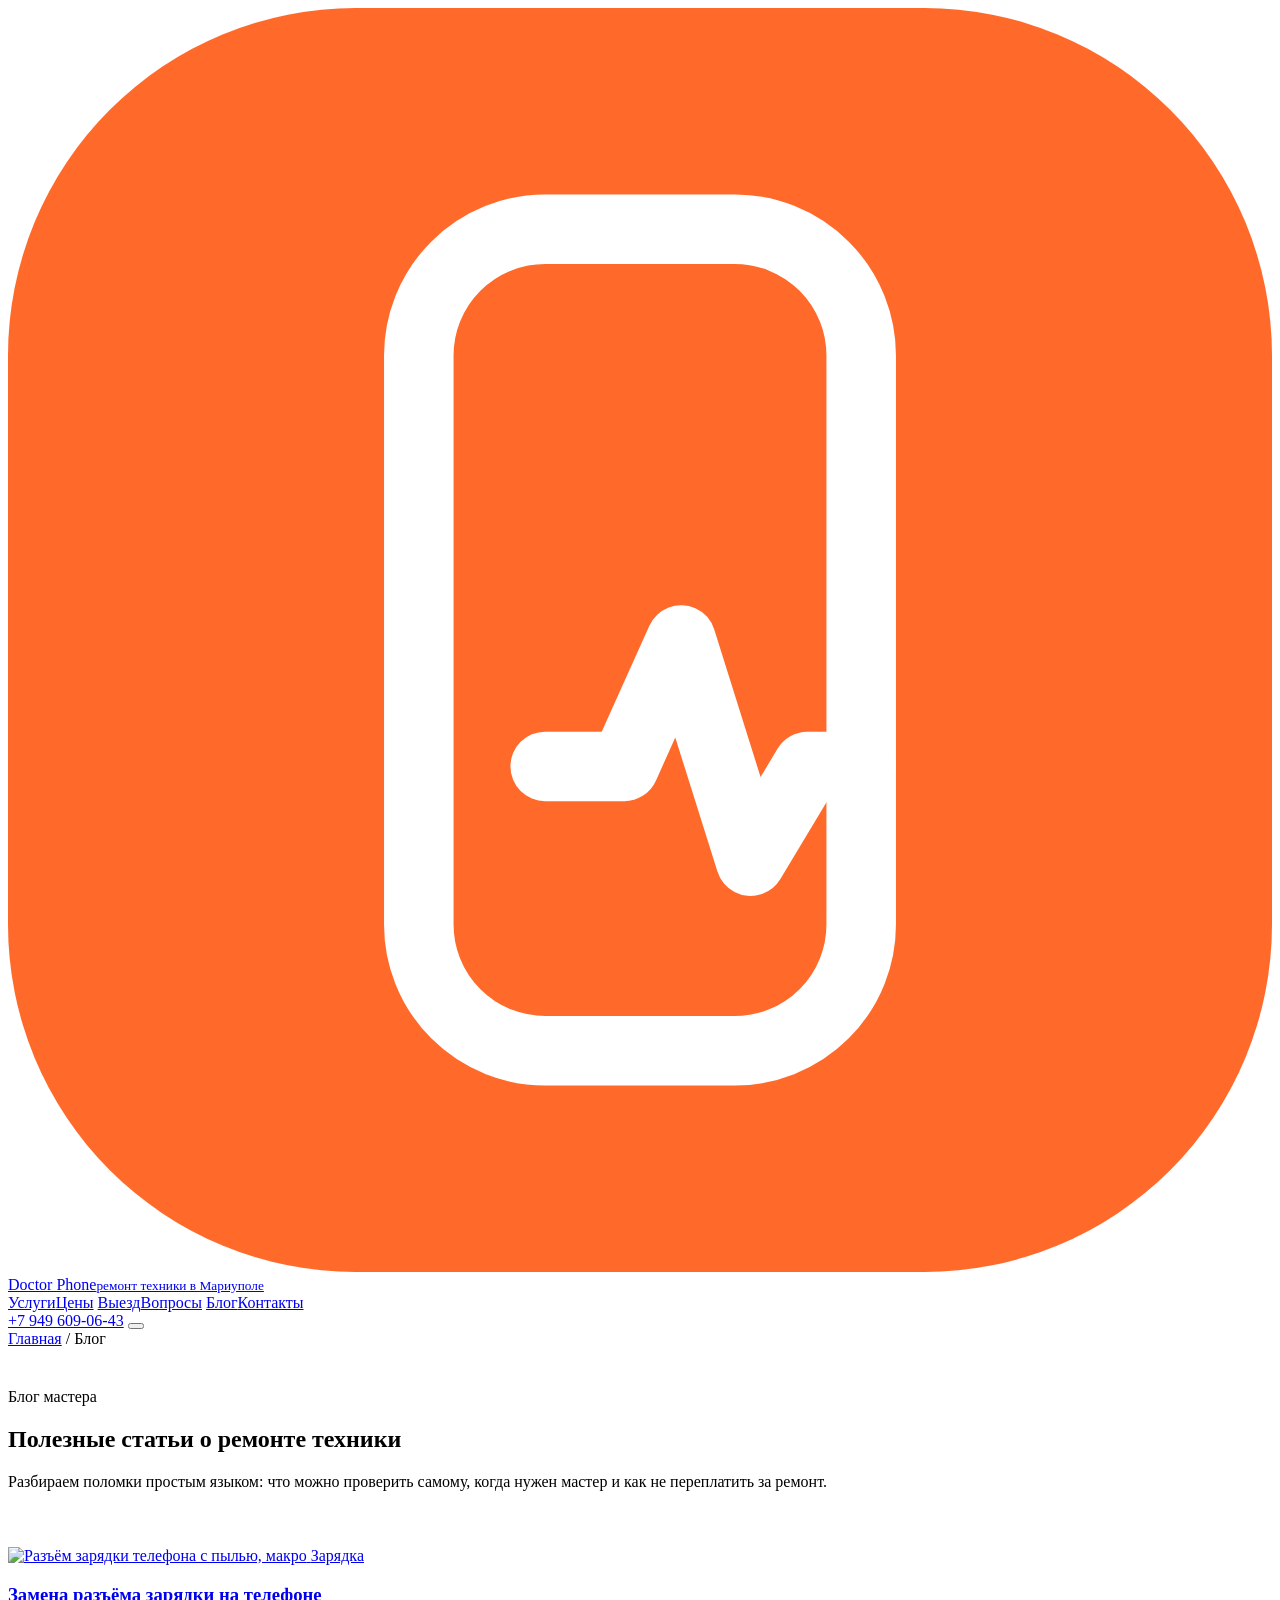
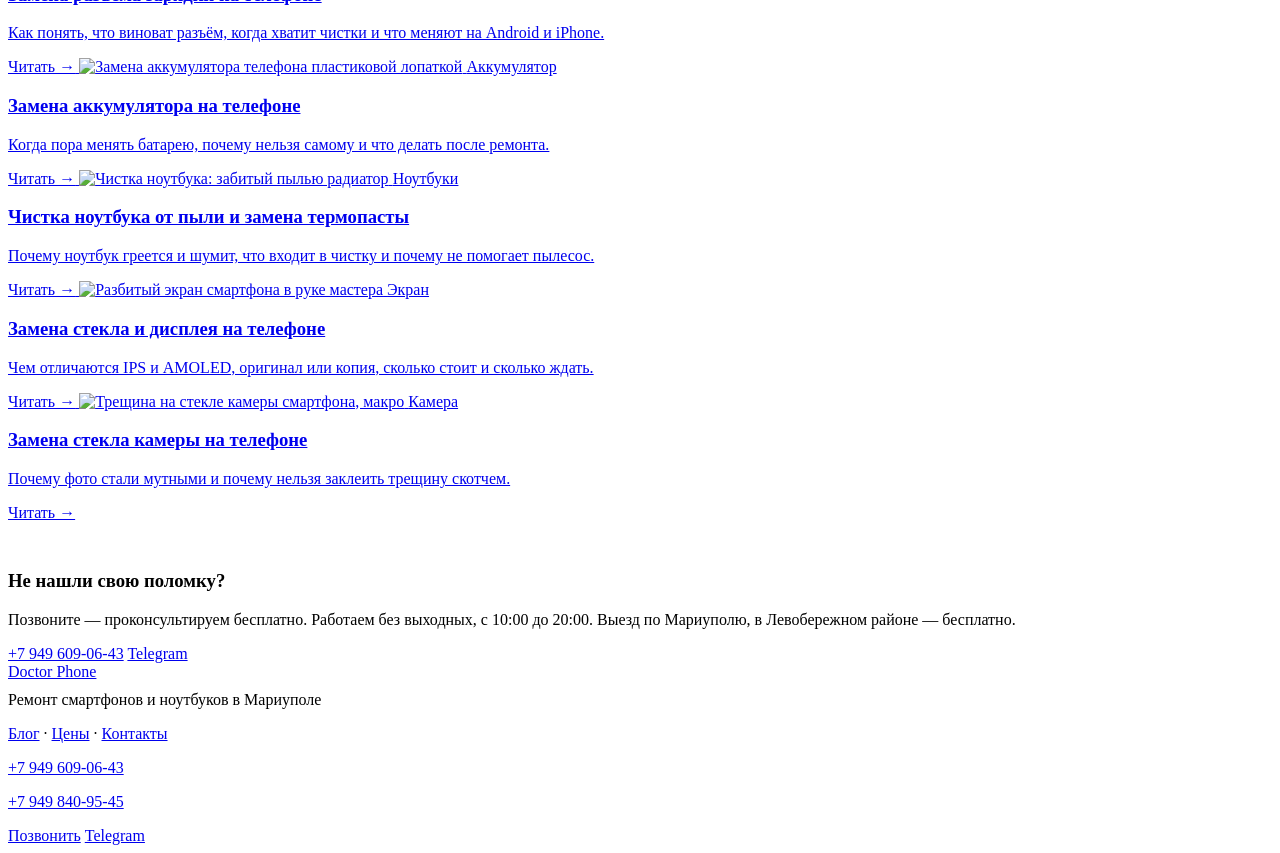
==== blog/index.html @ c4f0553a "Add files via upload" ====
<!DOCTYPE html>
<html lang="ru">
<head>
<meta charset="utf-8">
<meta name="viewport" content="width=device-width, initial-scale=1">
<title>Блог о ремонте телефонов и ноутбуков — Doctor Phone, Мариуполь</title>
<meta name="description" content="Статьи мастера о ремонте смартфонов и ноутбуков: замена разъёма зарядки и аккумулятора, чистка ноутбука, замена стекла и дисплея, стекло камеры. Практические советы из Мариуполя.">
<link rel="canonical" href="https://drphone-mrpl.ru/blog/">
<meta property="og:type" content="website">
<meta property="og:title" content="Блог Doctor Phone — ремонт телефонов и ноутбуков">
<meta property="og:locale" content="ru_RU">
<link rel="icon" href="../assets/favicon.svg" type="image/svg+xml">
<link rel="stylesheet" href="../assets/style.css">
</head>
<body>

<header class="header">
  <div class="container">
    <a class="logo" href="../index.html">
      <svg viewBox="0 0 40 40" fill="none"><rect width="40" height="40" rx="11" fill="#ff6a2b"/><rect x="13" y="7" width="14" height="26" rx="4" stroke="#fff" stroke-width="2.2"/><path d="M17 24h2.5l1.8-4 2.2 7 1.8-3h1.7" stroke="#fff" stroke-width="2.2" stroke-linecap="round" stroke-linejoin="round"/></svg>
      <span>Doctor Phone<small>ремонт техники в Мариуполе</small></span>
    </a>
    <nav class="nav" id="nav">
      <a href="../index.html#services">Услуги</a><a href="../index.html#price">Цены</a>
      <a href="../index.html#visit">Выезд</a><a href="../index.html#faq">Вопросы</a>
      <a href="index.html">Блог</a><a href="../index.html#contacts">Контакты</a>
    </nav>
    <a class="header-phone" href="tel:+79496090643">+7 949 609-06-43</a>
    <button class="burger" aria-label="Меню"><span></span><span></span><span></span></button>
  </div>
</header>

<div class="container"><div class="crumbs"><a href="../index.html">Главная</a> / Блог</div></div>

<main>
<section style="padding:40px 0 20px">
  <div class="container">
    <span class="eyebrow">Блог мастера</span>
    <h1>Полезные статьи о ремонте техники</h1>
    <p class="lead">Разбираем поломки простым языком: что можно проверить самому, когда нужен мастер и как не переплатить за ремонт.</p>
  </div>
</section>

<section style="padding-top:20px">
  <div class="container">
    <div class="posts with-img" style="grid-template-columns:repeat(2,1fr)">
      <a class="post" href="zamena-razema-zaryadki/">
        <img class="post-img" src="zamena-razema-zaryadki/zamena-razema-zaryadki.webp" alt="Разъём зарядки телефона с пылью, макро" width="1600" height="900" loading="lazy">
        <span class="cat">Зарядка</span>
        <h3>Замена разъёма зарядки на телефоне</h3>
        <p>Как понять, что виноват разъём, когда хватит чистки и что меняют на Android и iPhone.</p>
        <span class="more">Читать →</span>
      </a>
      <a class="post" href="zamena-akkumulyatora/">
        <img class="post-img" src="zamena-akkumulyatora/zamena-akkumulyatora.webp" alt="Замена аккумулятора телефона пластиковой лопаткой" width="1600" height="900" loading="lazy">
        <span class="cat">Аккумулятор</span>
        <h3>Замена аккумулятора на телефоне</h3>
        <p>Когда пора менять батарею, почему нельзя самому и что делать после ремонта.</p>
        <span class="more">Читать →</span>
      </a>
      <a class="post" href="chistka-noutbuka/">
        <img class="post-img" src="chistka-noutbuka/chistka-noutbuka.webp" alt="Чистка ноутбука: забитый пылью радиатор" width="1600" height="900" loading="lazy">
        <span class="cat">Ноутбуки</span>
        <h3>Чистка ноутбука от пыли и замена термопасты</h3>
        <p>Почему ноутбук греется и шумит, что входит в чистку и почему не помогает пылесос.</p>
        <span class="more">Читать →</span>
      </a>
      <a class="post" href="zamena-stekla-displeya/">
        <img class="post-img" src="zamena-stekla-displeya/zamena-stekla-displeya.webp" alt="Разбитый экран смартфона в руке мастера" width="1600" height="900" loading="lazy">
        <span class="cat">Экран</span>
        <h3>Замена стекла и дисплея на телефоне</h3>
        <p>Чем отличаются IPS и AMOLED, оригинал или копия, сколько стоит и сколько ждать.</p>
        <span class="more">Читать →</span>
      </a>
      <a class="post" href="zamena-stekla-kamery/">
        <img class="post-img" src="zamena-stekla-kamery/steklo-kamery.webp" alt="Трещина на стекле камеры смартфона, макро" width="1600" height="900" loading="lazy">
        <span class="cat">Камера</span>
        <h3>Замена стекла камеры на телефоне</h3>
        <p>Почему фото стали мутными и почему нельзя заклеить трещину скотчем.</p>
        <span class="more">Читать →</span>
      </a>
    </div>

    <div class="cta-box" style="margin-top:48px">
      <h3>Не нашли свою поломку?</h3>
      <p>Позвоните — проконсультируем бесплатно. Работаем без выходных, с 10:00 до 20:00. Выезд по Мариуполю, в Левобережном районе — бесплатно.</p>
      <div class="hero-btns">
        <a class="btn btn-primary" href="tel:+79496090643">+7 949 609-06-43</a>
        <a class="btn btn-tg" href="https://t.me/remont_telefonov_mariupol" target="_blank" rel="noopener">Telegram</a>
      </div>
    </div>
  </div>
</section>
</main>

<footer class="footer">
  <div class="container">
    <div><a class="logo" href="../index.html"><span>Doctor Phone</span></a><p style="margin-top:10px">Ремонт смартфонов и ноутбуков в Мариуполе</p></div>
    <div><p><a href="index.html">Блог</a> · <a href="../index.html#price">Цены</a> · <a href="../index.html#contacts">Контакты</a></p></div>
    <div><p><a href="tel:+79496090643">+7 949 609-06-43</a></p><p><a href="tel:+79498409545">+7 949 840-95-45</a></p></div>
  </div>
</footer>

<div class="mbar">
  <a class="btn btn-primary" href="tel:+79496090643">Позвонить</a>
  <a class="btn btn-tg" href="https://t.me/remont_telefonov_mariupol" target="_blank" rel="noopener">Telegram</a>
</div>
<script src="../assets/main.js"></script>
</body>
</html>
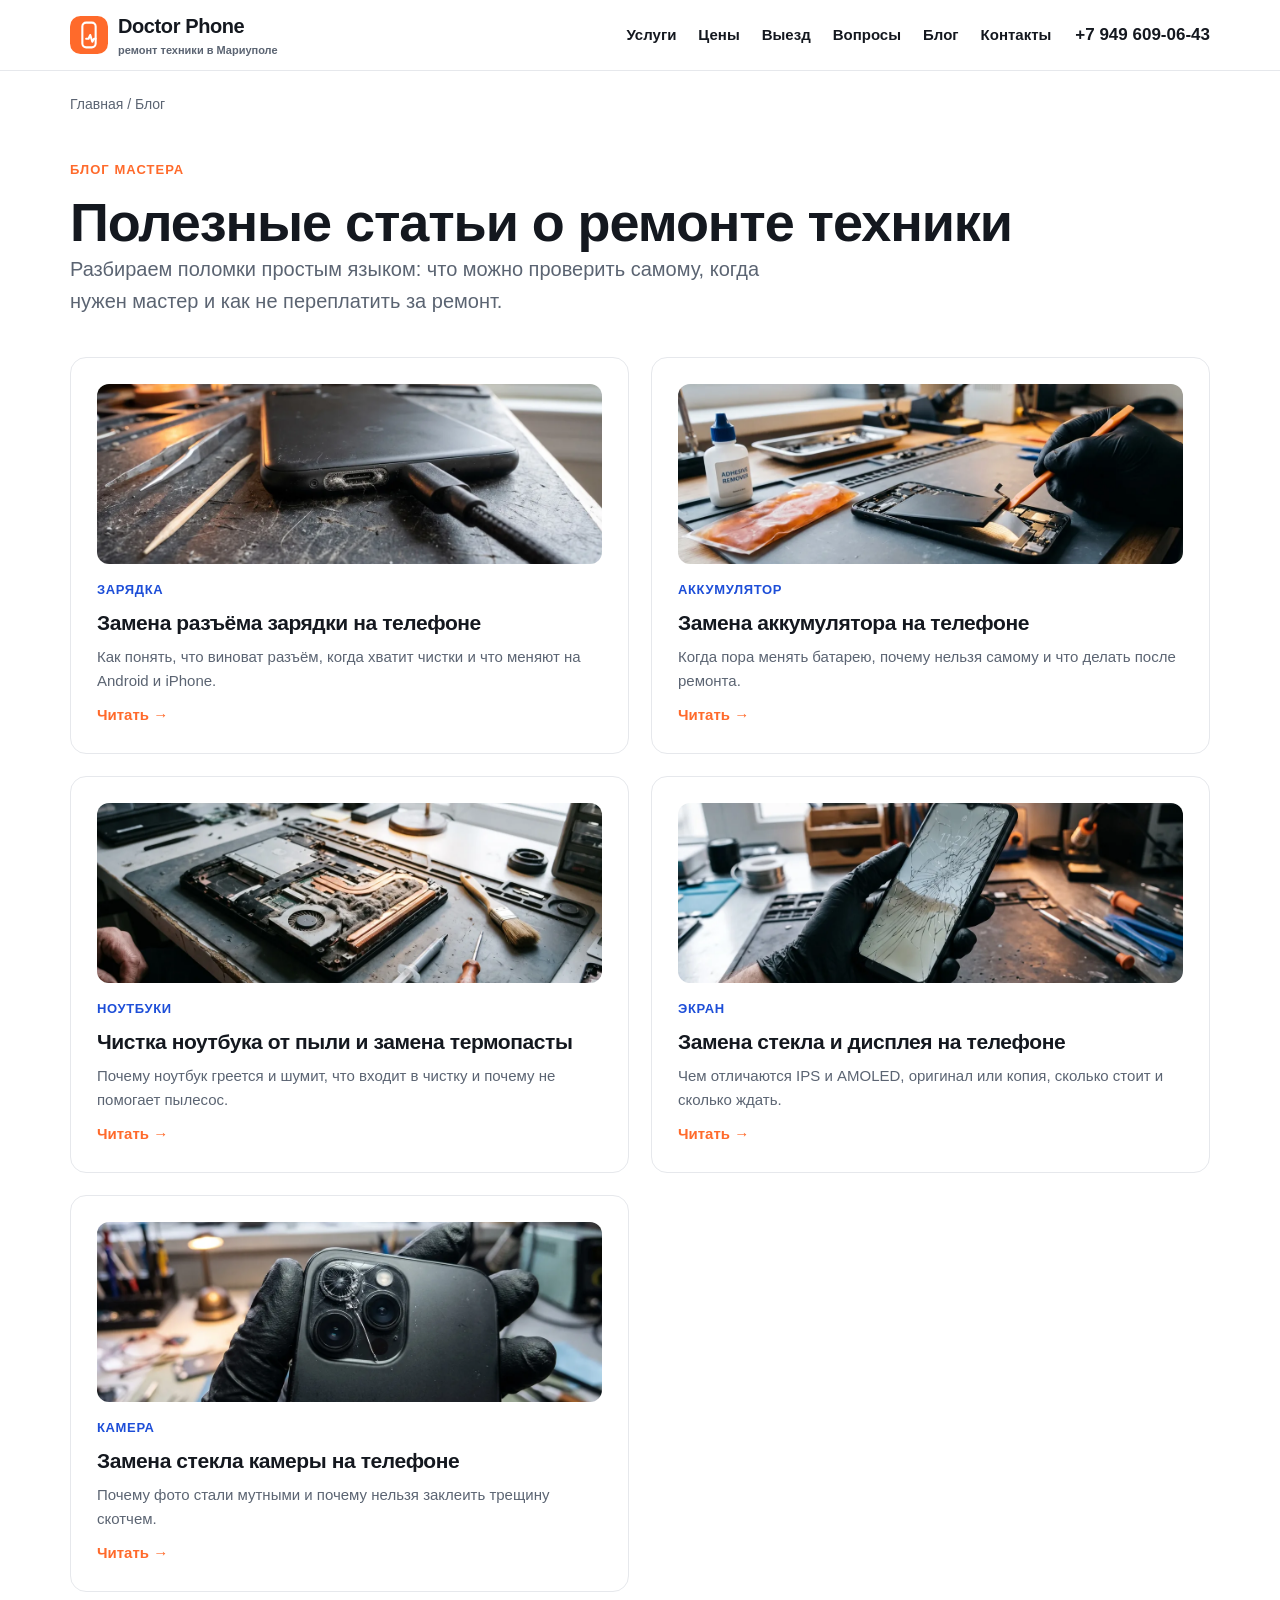
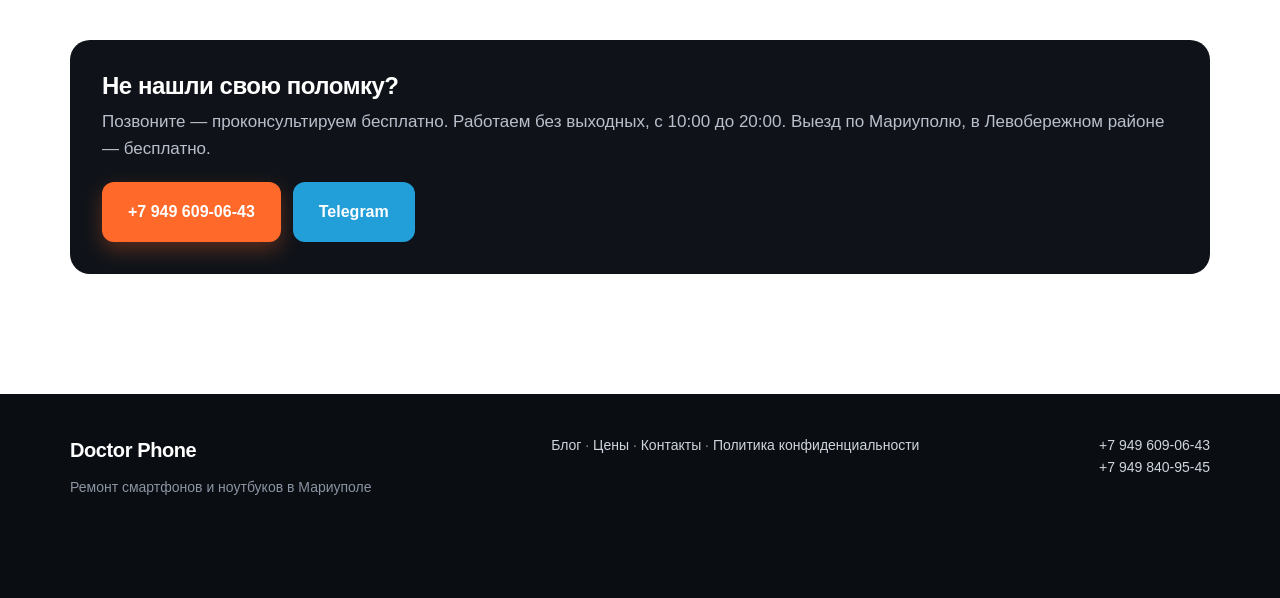
==== commit c097294b: "Добавить форму заявки с уведомлением в Telegram, лёгкую анимацию hero - форма «Заказать звонок» в ра" ====
--- a/blog/index.html
+++ b/blog/index.html
@@ -96,7 +96,7 @@
 <footer class="footer">
   <div class="container">
     <div><a class="logo" href="../index.html"><span>Doctor Phone</span></a><p style="margin-top:10px">Ремонт смартфонов и ноутбуков в Мариуполе</p></div>
-    <div><p><a href="index.html">Блог</a> · <a href="../index.html#price">Цены</a> · <a href="../index.html#contacts">Контакты</a></p></div>
+    <div><p><a href="index.html">Блог</a> · <a href="../index.html#price">Цены</a> · <a href="../index.html#contacts">Контакты</a> · <a href="../privacy.html">Политика конфиденциальности</a></p></div>
     <div><p><a href="tel:+79496090643">+7 949 609-06-43</a></p><p><a href="tel:+79498409545">+7 949 840-95-45</a></p></div>
   </div>
 </footer>
--- a/assets/style.css
+++ b/assets/style.css
@@ -0,0 +1,382 @@
+:root{
+  --bg:#fff;--soft:#f5f6f8;--line:#e6e8ec;--text:#14181f;--muted:#5b6472;
+  --accent:#ff6a2b;--accent-d:#e85413;--blue:#1d4ed8;--dark:#0f1319;--dark2:#1a2029;
+  --r:16px;--sh:0 1px 2px rgba(16,24,40,.05),0 8px 24px rgba(16,24,40,.06);
+  --font:-apple-system,BlinkMacSystemFont,"Segoe UI",Roboto,"Helvetica Neue",Arial,sans-serif;
+}
+*{box-sizing:border-box;margin:0;padding:0}
+html{scroll-behavior:smooth;scroll-padding-top:80px}
+body{font-family:var(--font);color:var(--text);background:var(--bg);line-height:1.6;font-size:17px;-webkit-font-smoothing:antialiased}
+img,svg{display:block;max-width:100%}
+a{color:var(--blue);text-decoration:none}
+a:hover{text-decoration:underline}
+.container{max-width:1180px;margin:0 auto;padding:0 20px}
+section{padding:80px 0}
+.soft{background:var(--soft)}
+h1,h2,h3{line-height:1.15;letter-spacing:-.02em}
+h1{font-size:clamp(32px,5vw,54px);font-weight:800}
+h2{font-size:clamp(26px,3.4vw,40px);font-weight:800;margin-bottom:14px}
+h3{font-size:20px;font-weight:700}
+.lead{font-size:clamp(17px,1.6vw,20px);color:var(--muted);max-width:720px}
+.sec-head{margin-bottom:40px}
+.eyebrow{display:inline-block;font-size:13px;font-weight:700;letter-spacing:.08em;text-transform:uppercase;color:var(--accent);margin-bottom:10px}
+
+/* buttons */
+.btn{display:inline-flex;align-items:center;gap:10px;padding:15px 24px;border-radius:12px;font-weight:700;font-size:16px;border:2px solid transparent;cursor:pointer;transition:.15s;white-space:nowrap}
+.btn:hover{text-decoration:none;transform:translateY(-1px)}
+.btn-primary{background:var(--accent);color:#fff;box-shadow:0 8px 20px rgba(255,106,43,.3)}
+.btn-primary:hover{background:var(--accent-d)}
+.btn-tg{background:#229ed9;color:#fff}
+.btn-tg:hover{background:#1b8bc0}
+.btn-ghost{border-color:var(--line);color:var(--text);background:#fff}
+.btn svg{width:20px;height:20px;flex:none}
+
+/* header */
+.header{position:sticky;top:0;z-index:50;background:rgba(255,255,255,.92);backdrop-filter:saturate(180%) blur(12px);border-bottom:1px solid var(--line)}
+.header .container{display:flex;align-items:center;gap:24px;height:70px}
+.logo{display:flex;align-items:center;gap:10px;color:var(--text);font-weight:800;font-size:20px;letter-spacing:-.02em}
+.logo:hover{text-decoration:none}
+.logo svg{width:38px;height:38px}
+.logo small{display:block;font-size:11px;font-weight:600;color:var(--muted);letter-spacing:0}
+.nav{display:flex;gap:22px;margin-left:auto}
+.nav a{color:var(--text);font-weight:600;font-size:15px}
+.nav a:hover{color:var(--accent);text-decoration:none}
+.header-phone{font-weight:800;color:var(--text);white-space:nowrap;font-size:17px}
+.burger{display:none;margin-left:auto;background:none;border:0;width:44px;height:44px;cursor:pointer}
+.burger span{display:block;height:2px;background:var(--text);margin:6px 10px;border-radius:2px}
+
+/* hero */
+.hero{padding:64px 0 80px;background:radial-gradient(1000px 500px at 85% 0%,#fff1ea 0%,transparent 60%),var(--bg)}
+.hero .container{display:grid;grid-template-columns:1.15fr .85fr;gap:48px;align-items:center}
+.hero h1 span{color:var(--accent)}
+.hero .lead{margin:20px 0 30px}
+.hero-btns{display:flex;gap:12px;flex-wrap:wrap}
+.badges{display:flex;flex-wrap:wrap;gap:10px 22px;margin-top:30px;list-style:none}
+.badges li{display:flex;align-items:center;gap:8px;font-weight:600;font-size:15px}
+.badges li::before{content:"";width:22px;height:22px;border-radius:50%;background:#e8f7ee url("data:image/svg+xml,%3Csvg xmlns='http://www.w3.org/2000/svg' viewBox='0 0 24 24' fill='none' stroke='%2316a34a' stroke-width='3'%3E%3Cpath d='M5 12l5 5L20 7'/%3E%3C/svg%3E") center/13px no-repeat;flex:none}
+.hero-visual{position:relative;display:flex;justify-content:center;align-items:center;min-height:440px}
+.phone-card{position:relative;width:100%;max-width:330px;aspect-ratio:1/1.42;border-radius:34px;
+  background:radial-gradient(120% 90% at 20% 0%,#243044 0%,#151b24 45%,#0f1319 100%);
+  box-shadow:0 30px 60px rgba(15,19,25,.26),inset 0 0 0 1px rgba(255,255,255,.07);
+  transform:rotate(-3deg)}
+.phone-card::before{content:"";position:absolute;inset:0;border-radius:34px;
+  background-image:radial-gradient(rgba(255,255,255,.09) 1px,transparent 1px);
+  background-size:14px 14px;opacity:.5}
+.phone-notch{position:absolute;top:16px;left:50%;transform:translateX(-50%);width:64px;height:6px;border-radius:3px;background:rgba(255,255,255,.18)}
+.chip{position:absolute;background:#fff;border-radius:12px;padding:9px 13px;display:flex;flex-direction:column;gap:1px;
+  box-shadow:0 14px 30px rgba(15,19,25,.18);white-space:nowrap}
+.chip b{font-size:13.5px;font-weight:700}
+.chip span{font-size:11.5px;color:var(--muted)}
+.chip-1{top:13%;left:-16%}
+.chip-2{top:37%;right:-18%}
+.chip-3{bottom:15%;left:-12%}
+
+/* symptoms */
+.symptoms{display:grid;grid-template-columns:repeat(4,1fr);gap:16px}
+.symptom{background:#fff;border:1px solid var(--line);border-radius:var(--r);padding:22px;color:var(--text);transition:.15s;display:flex;flex-direction:column;gap:12px}
+.symptom:hover{text-decoration:none;border-color:var(--accent);box-shadow:var(--sh);transform:translateY(-2px)}
+.symptom .ic{width:46px;height:46px;border-radius:12px;background:#fff1ea;display:grid;place-items:center}
+.symptom .ic svg{width:24px;height:24px;stroke:var(--accent);fill:none;stroke-width:2;stroke-linecap:round}
+.symptom b{font-size:17px}
+.symptom small{color:var(--muted);font-size:14px;line-height:1.45}
+
+/* services */
+.cards{display:grid;grid-template-columns:repeat(3,1fr);gap:20px}
+.card{background:#fff;border:1px solid var(--line);border-radius:var(--r);padding:26px;display:flex;flex-direction:column;gap:12px}
+.card .ic{width:50px;height:50px;border-radius:14px;background:#eef2ff;display:grid;place-items:center}
+.card .ic svg{width:26px;height:26px;stroke:var(--blue);fill:none;stroke-width:2;stroke-linecap:round}
+.card p{color:var(--muted);font-size:15px}
+.meta{display:flex;flex-wrap:wrap;gap:8px;margin-top:auto;padding-top:8px}
+.tag{font-size:13px;font-weight:600;padding:5px 10px;border-radius:8px;background:var(--soft);color:var(--text)}
+.tag.g{background:#e8f7ee;color:#15803d}
+.tag.o{background:#fff1ea;color:#c2410c}
+.card .price{font-weight:700;font-size:15px;color:var(--text);border-top:1px dashed var(--line);padding-top:12px}
+.card .price a{color:var(--accent)}
+.subhead{display:flex;align-items:center;gap:12px;margin:0 0 20px;font-size:22px}
+.subhead+.cards{margin-bottom:56px}
+
+/* price table */
+.tabs{display:flex;gap:8px;margin-bottom:18px;flex-wrap:wrap}
+.tab{padding:10px 18px;border-radius:10px;border:1px solid var(--line);background:#fff;font-weight:700;font-size:15px;cursor:pointer;font-family:inherit;color:var(--text)}
+.tab.active{background:var(--text);color:#fff;border-color:var(--text)}
+.table-wrap{background:#fff;border:1px solid var(--line);border-radius:var(--r);overflow:auto}
+table{width:100%;border-collapse:collapse;font-size:15px}
+th,td{text-align:left;padding:14px 18px;border-bottom:1px solid var(--line);vertical-align:top}
+th{background:var(--soft);font-size:13px;text-transform:uppercase;letter-spacing:.05em;color:var(--muted);position:sticky;top:0}
+tr:last-child td{border-bottom:0}
+td:first-child{font-weight:600}
+td small{display:block;font-weight:400;color:var(--muted)}
+td.p{color:var(--accent);font-weight:700;white-space:nowrap}
+.note{margin-top:16px;font-size:14px;color:var(--muted)}
+.price-panel[hidden]{display:none}
+
+/* visit */
+.visit{display:grid;grid-template-columns:1fr 1fr;gap:40px;align-items:center}
+.visit-box{background:var(--dark);color:#fff;border-radius:24px;padding:40px;position:relative;overflow:hidden}
+.visit-box::after{content:"";position:absolute;right:-60px;top:-60px;width:220px;height:220px;border-radius:50%;background:var(--accent);opacity:.18}
+.visit-box h3{font-size:26px;margin-bottom:6px}
+.visit-box .big{font-size:44px;font-weight:800;color:var(--accent);line-height:1;margin:18px 0 6px}
+.visit-box p{color:#b9c0cc}
+.checks{list-style:none;display:grid;gap:14px;margin-top:22px}
+.checks li{padding-left:34px;position:relative}
+.checks li::before{content:"";position:absolute;left:0;top:2px;width:22px;height:22px;border-radius:50%;background:#fff1ea url("data:image/svg+xml,%3Csvg xmlns='http://www.w3.org/2000/svg' viewBox='0 0 24 24' fill='none' stroke='%23ff6a2b' stroke-width='3'%3E%3Cpath d='M5 12l5 5L20 7'/%3E%3C/svg%3E") center/13px no-repeat}
+
+/* steps */
+.steps{display:grid;grid-template-columns:repeat(4,1fr);gap:20px;counter-reset:s}
+.step{background:#fff;border:1px solid var(--line);border-radius:var(--r);padding:26px;position:relative}
+.step::before{counter-increment:s;content:counter(s);display:grid;place-items:center;width:40px;height:40px;border-radius:50%;background:var(--accent);color:#fff;font-weight:800;margin-bottom:16px}
+.step p{color:var(--muted);font-size:15px;margin-top:8px}
+
+/* guarantee */
+.guar{display:grid;grid-template-columns:repeat(4,1fr);gap:20px}
+.guar div{padding:24px;border-radius:var(--r);background:#fff;border:1px solid var(--line)}
+.guar b{display:block;font-size:30px;color:var(--accent);font-weight:800;line-height:1.1;margin-bottom:6px}
+.guar span{color:var(--muted);font-size:15px}
+
+/* gallery placeholder */
+.gallery{display:grid;grid-template-columns:repeat(4,1fr);gap:14px}
+.ph{aspect-ratio:1;border-radius:14px;background:repeating-linear-gradient(45deg,#eef0f3,#eef0f3 10px,#f6f7f9 10px,#f6f7f9 20px);display:grid;place-items:center;color:#98a1ae;font-size:14px;font-weight:600;text-align:center;padding:10px;border:1px dashed #cfd4db}
+
+/* faq */
+.faq{max-width:860px}
+details{background:#fff;border:1px solid var(--line);border-radius:14px;margin-bottom:12px}
+summary{cursor:pointer;padding:20px 56px 20px 22px;font-weight:700;font-size:17px;list-style:none;position:relative}
+summary::-webkit-details-marker{display:none}
+summary::after{content:"+";position:absolute;right:22px;top:50%;transform:translateY(-50%);font-size:26px;color:var(--accent);font-weight:400}
+details[open] summary::after{content:"–"}
+details p{padding:0 22px 20px;color:var(--muted)}
+
+/* blog cards */
+.posts{display:grid;grid-template-columns:repeat(2,1fr);gap:20px}
+.post{display:flex;flex-direction:column;gap:10px;background:#fff;border:1px solid var(--line);border-radius:var(--r);padding:26px;color:var(--text);transition:.15s}
+.post:hover{text-decoration:none;border-color:var(--accent);box-shadow:var(--sh)}
+.post .cat{font-size:13px;font-weight:700;color:var(--blue);text-transform:uppercase;letter-spacing:.05em}
+.post h3{font-size:21px}
+.post p{color:var(--muted);font-size:15px}
+.post .more{color:var(--accent);font-weight:700;font-size:15px;margin-top:auto}
+.post{cursor:pointer}
+.post:hover{transform:translateY(-2px)}
+
+/* blog card with photo */
+.posts.with-img{grid-template-columns:repeat(3,1fr);gap:22px}
+.post-img{display:block;width:100%;height:180px;object-fit:cover;object-position:center;
+  border-radius:12px;margin-bottom:6px;background:var(--soft)}
+
+/* contacts */
+.contacts{background:var(--dark);color:#fff}
+.contacts h2{color:#fff}
+.contacts .lead{color:#b9c0cc}
+.c-grid{display:grid;grid-template-columns:repeat(3,1fr);gap:20px;margin-top:36px}
+.c-card{background:var(--dark2);border:1px solid #2a313c;border-radius:var(--r);padding:28px}
+.c-card .lbl{font-size:13px;color:#8b94a3;text-transform:uppercase;letter-spacing:.06em;font-weight:700}
+.c-card a.ph-num{display:block;color:#fff;font-size:24px;font-weight:800;margin:8px 0 2px}
+.c-card .op{color:#8b94a3;font-size:14px}
+.c-card p{color:#cfd5de;margin-top:8px}
+.c-card .btn{margin-top:16px}
+
+/* callback form */
+.c-card-form{grid-column:1/-1}
+.callback-form{margin-top:18px;display:grid;grid-template-columns:1fr 1fr;gap:16px 16px;max-width:720px}
+.callback-form .field{display:flex;flex-direction:column;gap:6px}
+.callback-form label{font-size:13px;color:#8b94a3}
+.callback-form input[type=text],.callback-form input[type=tel]{
+  background:#11161d;border:1px solid #2a313c;border-radius:10px;color:#fff;
+  padding:12px 14px;font-size:16px;font-family:var(--font);transition:.15s}
+.callback-form input[type=text]:focus,.callback-form input[type=tel]:focus{
+  outline:none;border-color:var(--accent)}
+.callback-form input.invalid{border-color:#e5484d}
+.field-error{font-size:13px;color:#e5484d;min-height:16px}
+.callback-form .consent{grid-column:1/-1;display:flex;align-items:flex-start;gap:10px;font-size:14px;color:#b9c0cc}
+.callback-form .consent input{margin-top:4px;flex:none}
+.callback-form .consent a{color:#cfd5de;text-decoration:underline}
+.callback-form button{grid-column:1/-1;justify-self:start}
+.callback-form button[disabled]{opacity:.6;cursor:default}
+.form-status{grid-column:1/-1;font-size:14px;min-height:20px}
+.form-status.ok{color:#4ade80}
+.form-status.err{color:#e5484d}
+@media (max-width:820px){.callback-form{grid-template-columns:1fr}}
+
+/* hero entrance (plays once on load, respects reduced motion) */
+.hero .container>div:first-child{animation:hero-up .6s cubic-bezier(.22,1,.36,1) both}
+.hero-visual{animation:hero-up .6s cubic-bezier(.22,1,.36,1) .12s both}
+@keyframes hero-up{from{opacity:0;transform:translateY(14px)}to{opacity:1;transform:translateY(0)}}
+@media (prefers-reduced-motion:reduce){
+  .hero .container>div:first-child,.hero-visual{animation:none}
+}
+
+/* footer */
+.footer{background:#0a0d12;color:#8b94a3;padding:40px 0 100px;font-size:14px}
+.footer .container{display:flex;flex-wrap:wrap;gap:20px 40px;justify-content:space-between}
+.footer a{color:#cfd5de}
+.footer .logo{color:#fff}
+
+/* mobile bar */
+.mbar{display:none;position:fixed;left:0;right:0;bottom:0;z-index:60;padding:10px 12px calc(10px + env(safe-area-inset-bottom));background:#fff;border-top:1px solid var(--line);gap:10px}
+.mbar .btn{flex:1;justify-content:center;padding:14px 10px}
+
+/* article */
+.crumbs{font-size:14px;color:var(--muted);padding:22px 0 0}
+.crumbs a{color:var(--muted)}
+.article{max-width:780px;margin:0 auto;padding:30px 20px 80px}
+.article h1{font-size:clamp(30px,4.2vw,44px);margin:12px 0 16px}
+.article .info{color:var(--muted);font-size:14px;margin-bottom:28px}
+.article h2{font-size:clamp(23px,2.6vw,30px);margin:44px 0 14px}
+.article h3{margin:28px 0 10px}
+.article p,.article ul,.article ol{margin-bottom:18px}
+.article ul,.article ol{padding-left:24px}
+.article li{margin-bottom:8px}
+.article img{width:100%;height:auto;border-radius:14px;margin:8px 0 28px;box-shadow:var(--sh)}
+.toc{background:var(--soft);border-radius:var(--r);padding:22px 26px;margin:0 0 30px}
+.toc b{display:block;margin-bottom:8px}
+.toc ol{margin:0}
+.callout{border-left:4px solid var(--accent);background:#fff7f2;padding:18px 22px;border-radius:0 12px 12px 0;margin:24px 0}
+.callout.warn{border-color:#dc2626;background:#fef2f2}
+.cta-box{background:var(--dark);color:#fff;border-radius:20px;padding:32px;margin:40px 0}
+.cta-box h3{color:#fff;font-size:24px;margin:0 0 8px}
+.cta-box p{color:#b9c0cc;margin-bottom:20px}
+.cta-box .hero-btns .btn-ghost{background:transparent;color:#fff;border-color:#3a4250}
+.article table{margin:10px 0 24px;border:1px solid var(--line);border-radius:12px;overflow:hidden;display:table;font-size:15px}
+.article th{background:var(--soft)}
+
+.tbd{background:#fff4d6;border-bottom:2px dashed #d9a300;padding:0 2px;border-radius:3px;cursor:help}
+
+@media (max-width:1000px){
+  .nav,.header-phone{display:none}
+  .burger{display:block}
+  .nav.open{display:flex;flex-direction:column;position:absolute;top:70px;left:0;right:0;background:#fff;padding:20px;border-bottom:1px solid var(--line);gap:16px}
+  .hero .container,.visit{grid-template-columns:1fr}
+  .symptoms,.steps,.guar,.gallery{grid-template-columns:repeat(2,1fr)}
+  .cards,.c-grid{grid-template-columns:1fr 1fr}
+  .posts.with-img{grid-template-columns:1fr 1fr}
+}
+@media (max-width:640px){
+  body{font-size:16px}
+  section{padding:56px 0}
+  .cards,.c-grid,.posts,.steps{grid-template-columns:1fr}
+  .posts.with-img{grid-template-columns:1fr}
+  .symptoms{gap:10px}
+  .symptom{padding:16px}
+  .hero-btns .btn{flex:1;justify-content:center}
+  .mbar{display:flex}
+  .visit-box{padding:28px}
+  th,td{padding:12px}
+}
+
+/* ============================================================
+   МОБИЛЬНАЯ ВЕРСИЯ
+   ============================================================ */
+
+@media (max-width:1024px){
+  .container{padding:0 18px}
+  section{padding:64px 0}
+  .hero{padding:40px 0 56px}
+  .hero .container{gap:32px}
+  .phone-card{max-width:270px}
+  .hero-visual{min-height:360px}
+  .chip-1{left:-6%}
+  .chip-2{right:-8%}
+  .chip-3{left:-4%}
+  .symptoms{grid-template-columns:repeat(2,1fr)}
+  .cards{grid-template-columns:repeat(2,1fr)}
+  .steps,.guar,.gallery{grid-template-columns:repeat(2,1fr)}
+  .posts.with-img{grid-template-columns:repeat(2,1fr)}
+  .post-img{height:160px}
+  .c-grid{grid-template-columns:1fr}
+  .visit{gap:28px}
+}
+
+@media (max-width:860px){
+  .nav{display:none}
+  .header-phone{display:none}
+  .burger{display:block}
+  .hero .container{grid-template-columns:1fr}
+  .hero-visual{display:none}
+  .visit{grid-template-columns:1fr}
+  .sec-head{margin-bottom:28px}
+  .lead{font-size:16.5px}
+}
+
+@media (max-width:640px){
+  body{font-size:16px;line-height:1.55}
+  h1{font-size:29px;line-height:1.2}
+  h2{font-size:24px}
+  h3{font-size:18px}
+  section{padding:44px 0}
+  .container{padding:0 15px}
+  .header .container{height:60px;gap:10px}
+  .logo{font-size:17px}
+  .logo svg{width:32px;height:32px}
+  .logo small{display:none}
+  .hero{padding:28px 0 40px}
+  .hero .lead{margin:14px 0 22px}
+  .hero-btns{flex-direction:column;gap:9px}
+  .hero-btns .btn{width:100%;justify-content:center;padding:14px 18px}
+  .badges{gap:8px 16px;margin-top:22px}
+  .badges li{font-size:14px}
+  .eyebrow{font-size:11.5px}
+  .sec-head{margin-bottom:22px}
+
+  /* карточки в одну колонку */
+  .symptoms,.cards,.steps,.guar,.gallery,.posts,.posts.with-img,
+  .c-grid,.posts.with-img{grid-template-columns:1fr}
+  .symptom{padding:15px 16px;gap:9px}
+  .symptom .ic{width:38px;height:38px;border-radius:10px}
+  .symptom .ic svg{width:20px;height:20px}
+  .symptom b{font-size:16px}
+  .symptom small{font-size:13px}
+  .card{padding:20px}
+  .post{padding:18px}
+  .post-img{height:170px}
+  .post h3{font-size:18px}
+  .step{padding:20px}
+  .guar div{padding:18px}
+  .guar b{font-size:25px}
+
+  /* таблица цен — прокрутка по горизонтали */
+  .table-wrap{margin:0 -15px;border-radius:0;border-left:0;border-right:0}
+  table{font-size:14px;min-width:520px}
+  th,td{padding:11px 12px}
+  th{font-size:11.5px}
+  .tab{padding:9px 14px;font-size:14px}
+
+  .visit-box{padding:24px}
+  .visit-box .big{font-size:34px}
+  .checks li{font-size:15px}
+
+  /* статья */
+  .crumbs{padding-top:16px;font-size:13px}
+  .article{padding:18px 15px 56px}
+  .article h1{font-size:27px;line-height:1.22}
+  .article h2{font-size:22px;margin:32px 0 12px}
+  .article h3{font-size:18px;margin:24px 0 8px}
+  .article .info{font-size:13px;margin-bottom:20px}
+  .article img{border-radius:11px;margin:6px 0 22px}
+  .article ul,.article ol{padding-left:20px}
+  .toc{padding:16px 18px;margin-bottom:22px}
+  .toc ol{padding-left:18px;font-size:15px}
+  .callout{padding:14px 16px;font-size:15px}
+  .article table{display:block;overflow-x:auto;white-space:nowrap;font-size:13.5px}
+  .article th,.article td{padding:9px 11px}
+
+  .cta-box{padding:22px 18px;margin:28px 0}
+  .cta-box h3{font-size:20px}
+  .cta-box p{font-size:15px}
+
+  /* меню-бургер раскрывается во весь экран */
+  .nav.open{display:flex;flex-direction:column;position:fixed;top:60px;left:0;right:0;
+    background:#fff;padding:16px 15px 22px;border-bottom:1px solid var(--line);
+    gap:4px;box-shadow:0 20px 30px rgba(16,24,40,.12);z-index:49}
+  .nav.open a{padding:12px 4px;font-size:16px;border-bottom:1px solid var(--soft)}
+
+  /* нижняя панель действий */
+  .mbar{display:flex;padding:9px 12px calc(9px + env(safe-area-inset-bottom));gap:9px}
+  .mbar .btn{padding:13px 8px;font-size:15px;border-radius:11px}
+  .footer{padding:28px 0 88px;font-size:13.5px}
+  .footer .container{flex-direction:column;gap:14px}
+}
+
+@media (max-width:380px){
+  h1{font-size:26px}
+  .logo{font-size:16px}
+  .post-img{height:150px}
+}
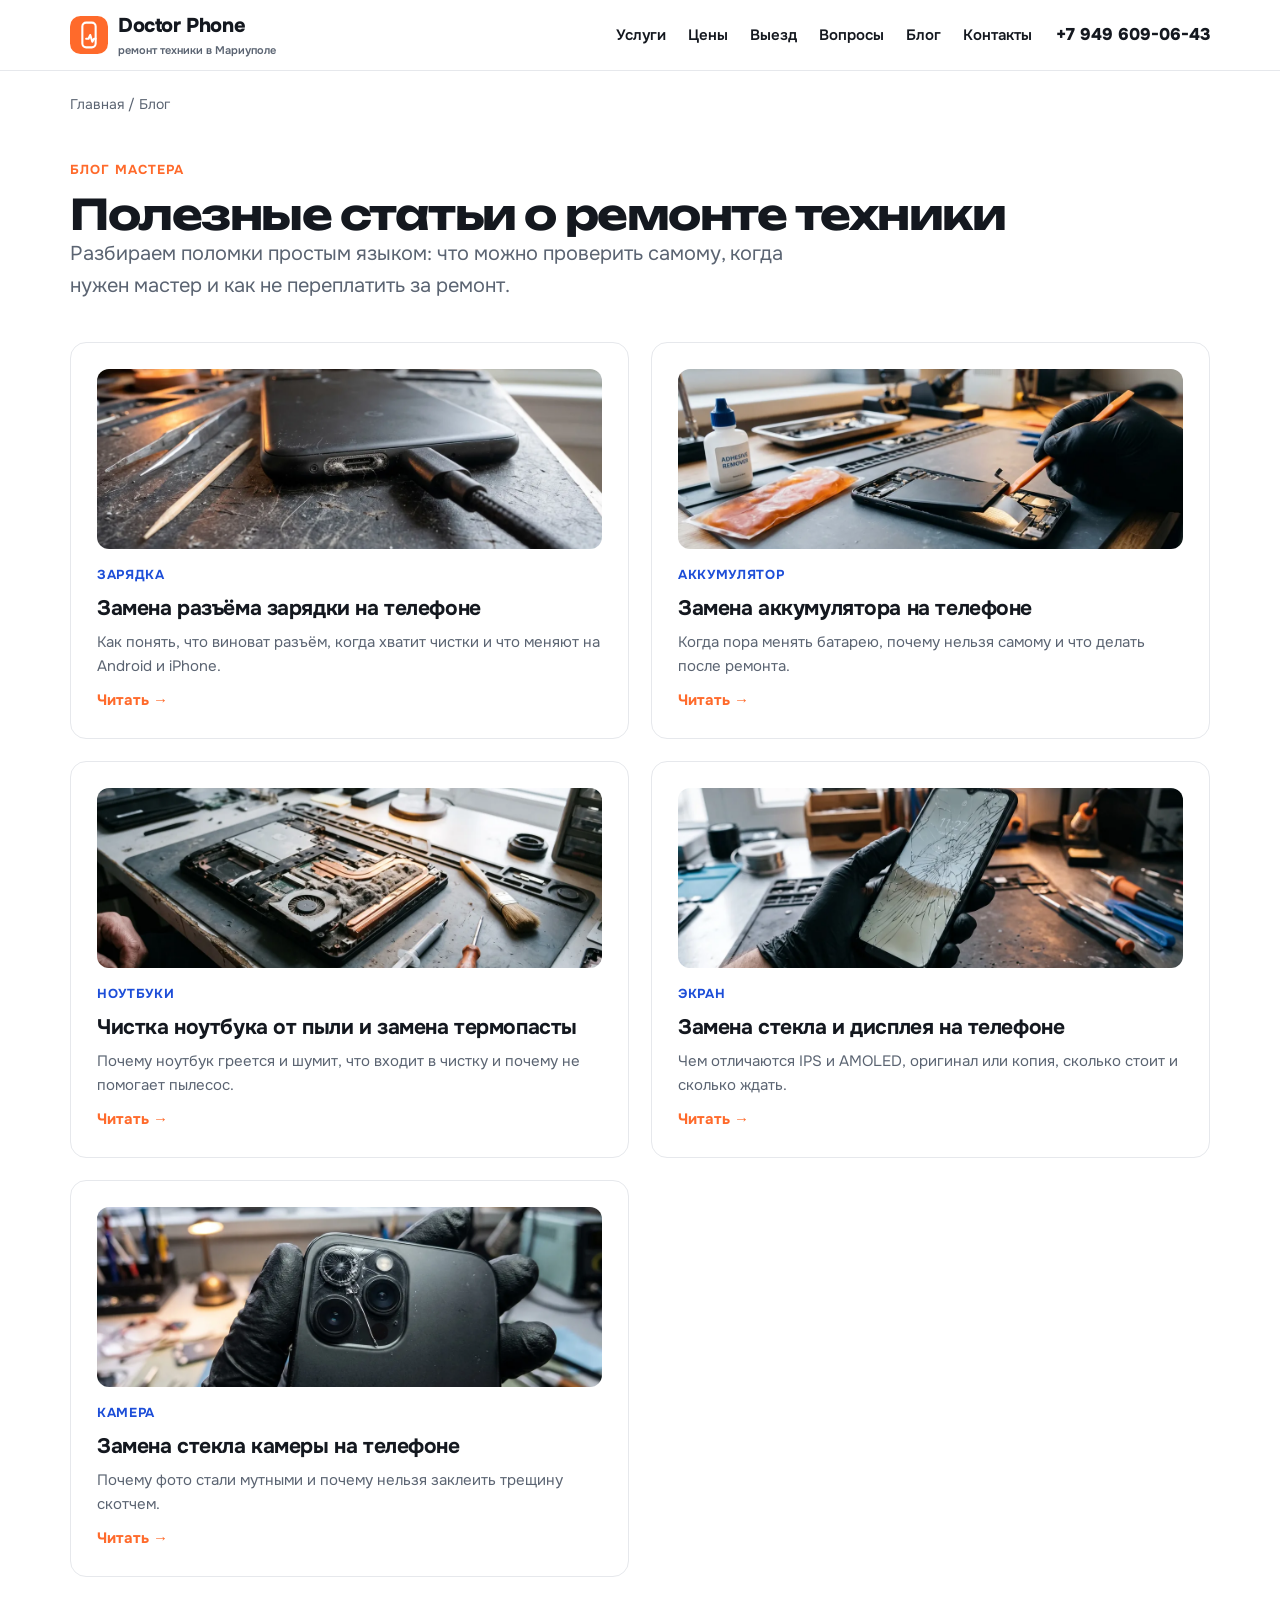
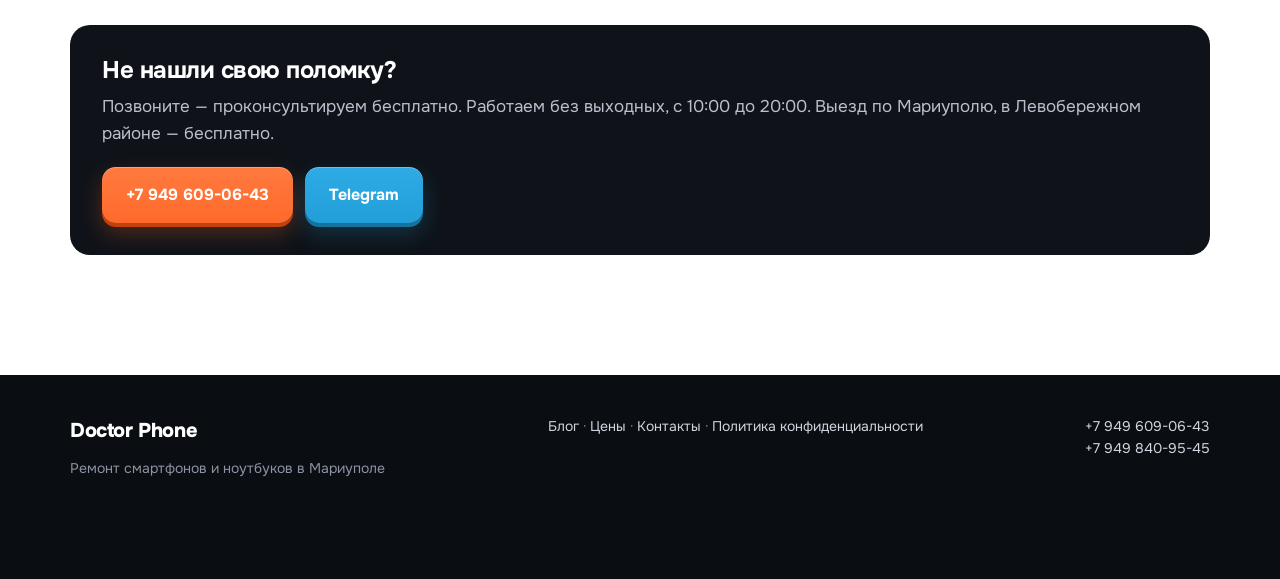
==== commit 1e0a7e06: "SEO: разметка, превью для соцсетей, перелинковка услуг со статьями - og:image (фото мастерской 1200×" ====
--- a/blog/index.html
+++ b/blog/index.html
@@ -9,6 +9,8 @@
 <meta property="og:type" content="website">
 <meta property="og:title" content="Блог Doctor Phone — ремонт телефонов и ноутбуков">
 <meta property="og:locale" content="ru_RU">
+<meta property="og:image" content="https://drphone-mrpl.ru/assets/og-image.jpg">
+<meta name="theme-color" content="#ff6a2b">
 <link rel="icon" href="../assets/favicon.svg" type="image/svg+xml">
 <link rel="stylesheet" href="../assets/style.css">
 </head>
--- a/assets/style.css
+++ b/assets/style.css
@@ -1,8 +1,13 @@
+@font-face{font-family:"Onest";font-style:normal;font-weight:100 900;font-display:swap;src:url(fonts/onest-cyrillic-wght-normal.woff2) format("woff2");unicode-range:U+0301,U+0400-045F,U+0490-0491,U+04B0-04B1,U+2116}
+@font-face{font-family:"Onest";font-style:normal;font-weight:100 900;font-display:swap;src:url(fonts/onest-latin-wght-normal.woff2) format("woff2");unicode-range:U+0000-00FF,U+0131,U+0152-0153,U+02BB-02BC,U+02C6,U+02DA,U+02DC,U+0304,U+0308,U+0329,U+2000-206F,U+20AC,U+20BD,U+2122,U+2191,U+2193,U+2212,U+2215,U+FEFF,U+FFFD}
+@font-face{font-family:"Unbounded";font-style:normal;font-weight:200 900;font-display:swap;src:url(fonts/unbounded-cyrillic-wght-normal.woff2) format("woff2");unicode-range:U+0301,U+0400-045F,U+0490-0491,U+04B0-04B1,U+2116}
+@font-face{font-family:"Unbounded";font-style:normal;font-weight:200 900;font-display:swap;src:url(fonts/unbounded-latin-wght-normal.woff2) format("woff2");unicode-range:U+0000-00FF,U+0131,U+0152-0153,U+02BB-02BC,U+02C6,U+02DA,U+02DC,U+0304,U+0308,U+0329,U+2000-206F,U+20AC,U+20BD,U+2122,U+2191,U+2193,U+2212,U+2215,U+FEFF,U+FFFD}
 :root{
   --bg:#fff;--soft:#f5f6f8;--line:#e6e8ec;--text:#14181f;--muted:#5b6472;
   --accent:#ff6a2b;--accent-d:#e85413;--blue:#1d4ed8;--dark:#0f1319;--dark2:#1a2029;
+  --font-h:"Unbounded","Onest",sans-serif;
   --r:16px;--sh:0 1px 2px rgba(16,24,40,.05),0 8px 24px rgba(16,24,40,.06);
-  --font:-apple-system,BlinkMacSystemFont,"Segoe UI",Roboto,"Helvetica Neue",Arial,sans-serif;
+  --font:"Onest",-apple-system,BlinkMacSystemFont,"Segoe UI",Roboto,"Helvetica Neue",Arial,sans-serif;
 }
 *{box-sizing:border-box;margin:0;padding:0}
 html{scroll-behavior:smooth;scroll-padding-top:80px}
@@ -14,21 +19,28 @@
 section{padding:80px 0}
 .soft{background:var(--soft)}
 h1,h2,h3{line-height:1.15;letter-spacing:-.02em}
-h1{font-size:clamp(32px,5vw,54px);font-weight:800}
-h2{font-size:clamp(26px,3.4vw,40px);font-weight:800;margin-bottom:14px}
+h1,h2{font-family:var(--font-h);letter-spacing:-.035em;line-height:1.12}
+h1{font-size:clamp(27px,3.6vw,42px);font-weight:700}
+h2{font-size:clamp(24px,3vw,36px);font-weight:700;margin-bottom:14px}
 h3{font-size:20px;font-weight:700}
 .lead{font-size:clamp(17px,1.6vw,20px);color:var(--muted);max-width:720px}
 .sec-head{margin-bottom:40px}
 .eyebrow{display:inline-block;font-size:13px;font-weight:700;letter-spacing:.08em;text-transform:uppercase;color:var(--accent);margin-bottom:10px}
 
 /* buttons */
-.btn{display:inline-flex;align-items:center;gap:10px;padding:15px 24px;border-radius:12px;font-weight:700;font-size:16px;border:2px solid transparent;cursor:pointer;transition:.15s;white-space:nowrap}
-.btn:hover{text-decoration:none;transform:translateY(-1px)}
-.btn-primary{background:var(--accent);color:#fff;box-shadow:0 8px 20px rgba(255,106,43,.3)}
-.btn-primary:hover{background:var(--accent-d)}
-.btn-tg{background:#229ed9;color:#fff}
-.btn-tg:hover{background:#1b8bc0}
-.btn-ghost{border-color:var(--line);color:var(--text);background:#fff}
+.btn{--edge:#c2410c;--glow:rgba(255,106,43,.28);display:inline-flex;align-items:center;gap:10px;padding:15px 24px;border-radius:14px;font-weight:700;font-size:16px;font-family:inherit;border:0;cursor:pointer;white-space:nowrap;position:relative;
+  box-shadow:inset 0 1px 0 rgba(255,255,255,.28),0 4px 0 var(--edge),0 10px 22px var(--glow);
+  transition:transform .15s cubic-bezier(.2,.8,.2,1),box-shadow .15s cubic-bezier(.2,.8,.2,1),background-color .15s}
+.btn:hover{text-decoration:none;transform:translateY(-2px);box-shadow:inset 0 1px 0 rgba(255,255,255,.28),0 6px 0 var(--edge),0 14px 26px var(--glow)}
+.btn:active{transform:translateY(3px);box-shadow:inset 0 1px 0 rgba(255,255,255,.2),0 1px 0 var(--edge),0 4px 10px var(--glow);transition-duration:.09s}
+.btn:focus-visible{outline:3px solid #1d4ed8;outline-offset:4px}
+.btn-primary{background:linear-gradient(180deg,#ff7a3f 0%,var(--accent) 100%);color:#fff}
+.btn-primary:hover{background:linear-gradient(180deg,#ff8650 0%,#ff6f31 100%)}
+.btn-tg{--edge:#16729e;--glow:rgba(34,158,217,.25);background:linear-gradient(180deg,#2eaae4 0%,#229ed9 100%);color:#fff}
+.btn-tg:hover{background:linear-gradient(180deg,#3ab2ea 0%,#25a5e0 100%)}
+.btn-ghost{--edge:#d3d7de;--glow:rgba(16,24,40,.06);color:var(--text);background:#fff;box-shadow:inset 0 0 0 1px var(--line),0 4px 0 var(--edge),0 10px 22px var(--glow)}
+.btn-ghost:hover{box-shadow:inset 0 0 0 1px var(--line),0 6px 0 var(--edge),0 14px 26px var(--glow)}
+.btn-ghost:active{box-shadow:inset 0 0 0 1px var(--line),0 1px 0 var(--edge),0 4px 10px var(--glow)}
 .btn svg{width:20px;height:20px;flex:none}
 
 /* header */
@@ -48,7 +60,9 @@
 /* hero */
 .hero{padding:64px 0 80px;background:radial-gradient(1000px 500px at 85% 0%,#fff1ea 0%,transparent 60%),var(--bg)}
 .hero .container{display:grid;grid-template-columns:1.15fr .85fr;gap:48px;align-items:center}
-.hero h1 span{color:var(--accent)}
+.hero h1 span{color:var(--accent);position:relative;white-space:nowrap;z-index:0}
+.hero h1 span::after{content:"";position:absolute;left:-.06em;right:-.06em;bottom:.04em;height:.3em;border-radius:.15em;background:#ffd9c7;z-index:-1;transform-origin:left;animation:marker .7s cubic-bezier(.22,1,.36,1) .45s both}
+@keyframes marker{from{transform:scaleX(0)}to{transform:scaleX(1)}}
 .hero .lead{margin:20px 0 30px}
 .hero-btns{display:flex;gap:12px;flex-wrap:wrap}
 .badges{display:flex;flex-wrap:wrap;gap:10px 22px;margin-top:30px;list-style:none}
@@ -56,27 +70,30 @@
 .badges li::before{content:"";width:22px;height:22px;border-radius:50%;background:#e8f7ee url("data:image/svg+xml,%3Csvg xmlns='http://www.w3.org/2000/svg' viewBox='0 0 24 24' fill='none' stroke='%2316a34a' stroke-width='3'%3E%3Cpath d='M5 12l5 5L20 7'/%3E%3C/svg%3E") center/13px no-repeat;flex:none}
 .hero-visual{position:relative;display:flex;justify-content:center;align-items:center;min-height:440px}
 .phone-card{position:relative;width:100%;max-width:330px;aspect-ratio:1/1.42;border-radius:34px;
-  background:radial-gradient(120% 90% at 20% 0%,#243044 0%,#151b24 45%,#0f1319 100%);
-  box-shadow:0 30px 60px rgba(15,19,25,.26),inset 0 0 0 1px rgba(255,255,255,.07);
+  background:#0f1319 url(hero-photo.webp) center/cover no-repeat;border:9px solid #0f1319;
+  box-shadow:0 30px 60px rgba(15,19,25,.28),0 0 0 1px rgba(15,19,25,.4);
   transform:rotate(-3deg)}
-.phone-card::before{content:"";position:absolute;inset:0;border-radius:34px;
-  background-image:radial-gradient(rgba(255,255,255,.09) 1px,transparent 1px);
-  background-size:14px 14px;opacity:.5}
-.phone-notch{position:absolute;top:16px;left:50%;transform:translateX(-50%);width:64px;height:6px;border-radius:3px;background:rgba(255,255,255,.18)}
+.phone-card::before{content:"";position:absolute;inset:0;border-radius:25px;
+  background:linear-gradient(180deg,rgba(15,19,25,.35) 0%,rgba(15,19,25,0) 22%,rgba(15,19,25,0) 70%,rgba(15,19,25,.35) 100%)}
+.phone-notch{position:absolute;top:10px;z-index:1;left:50%;transform:translateX(-50%);width:64px;height:6px;border-radius:3px;background:rgba(255,255,255,.18)}
 .chip{position:absolute;background:#fff;border-radius:12px;padding:9px 13px;display:flex;flex-direction:column;gap:1px;
   box-shadow:0 14px 30px rgba(15,19,25,.18);white-space:nowrap}
 .chip b{font-size:13.5px;font-weight:700}
 .chip span{font-size:11.5px;color:var(--muted)}
-.chip-1{top:13%;left:-16%}
-.chip-2{top:37%;right:-18%}
-.chip-3{bottom:15%;left:-12%}
+.chip{animation:chip-in .5s cubic-bezier(.22,1,.36,1) both}
+.chip-1{top:13%;left:-16%;animation-delay:.45s}
+.chip-2{top:37%;right:-18%;animation-delay:.6s}
+.chip-3{bottom:15%;left:-12%;animation-delay:.75s}
+@keyframes chip-in{from{opacity:0;transform:translateY(10px) scale(.96)}to{opacity:1;transform:none}}
 
 /* symptoms */
 .symptoms{display:grid;grid-template-columns:repeat(4,1fr);gap:16px}
 .symptom{background:#fff;border:1px solid var(--line);border-radius:var(--r);padding:22px;color:var(--text);transition:.15s;display:flex;flex-direction:column;gap:12px}
 .symptom:hover{text-decoration:none;border-color:var(--accent);box-shadow:var(--sh);transform:translateY(-2px)}
-.symptom .ic{width:46px;height:46px;border-radius:12px;background:#fff1ea;display:grid;place-items:center}
-.symptom .ic svg{width:24px;height:24px;stroke:var(--accent);fill:none;stroke-width:2;stroke-linecap:round}
+.symptom .ic{width:46px;height:46px;border-radius:12px;background:#fff1ea;display:grid;place-items:center;transition:background-color .15s,transform .15s cubic-bezier(.2,.8,.2,1)}
+.symptom:hover .ic{background:var(--accent);transform:rotate(-6deg)}
+.symptom:hover .ic svg{stroke:#fff}
+.symptom .ic svg{width:24px;height:24px;stroke:var(--accent);fill:none;stroke-width:2;stroke-linecap:round;transition:stroke .15s}
 .symptom b{font-size:17px}
 .symptom small{color:var(--muted);font-size:14px;line-height:1.45}
 
@@ -124,7 +141,7 @@
 /* steps */
 .steps{display:grid;grid-template-columns:repeat(4,1fr);gap:20px;counter-reset:s}
 .step{background:#fff;border:1px solid var(--line);border-radius:var(--r);padding:26px;position:relative}
-.step::before{counter-increment:s;content:counter(s);display:grid;place-items:center;width:40px;height:40px;border-radius:50%;background:var(--accent);color:#fff;font-weight:800;margin-bottom:16px}
+.step::before{counter-increment:s;content:counter(s);display:grid;place-items:center;width:40px;height:40px;border-radius:50%;background:var(--accent);color:#fff;font-weight:700;font-family:var(--font-h);margin-bottom:16px;box-shadow:0 3px 0 #c2410c}
 .step p{color:var(--muted);font-size:15px;margin-top:8px}
 
 /* guarantee */
@@ -133,9 +150,13 @@
 .guar b{display:block;font-size:30px;color:var(--accent);font-weight:800;line-height:1.1;margin-bottom:6px}
 .guar span{color:var(--muted);font-size:15px}
 
-/* gallery placeholder */
+/* gallery */
 .gallery{display:grid;grid-template-columns:repeat(4,1fr);gap:14px}
 .ph{aspect-ratio:1;border-radius:14px;background:repeating-linear-gradient(45deg,#eef0f3,#eef0f3 10px,#f6f7f9 10px,#f6f7f9 20px);display:grid;place-items:center;color:#98a1ae;font-size:14px;font-weight:600;text-align:center;padding:10px;border:1px dashed #cfd4db}
+.g-item{aspect-ratio:1;border-radius:14px;overflow:hidden;border:1px solid var(--line)}
+.g-item img{width:100%;height:100%;object-fit:cover;display:block;transition:transform .4s cubic-bezier(.22,1,.36,1)}
+.g-item:hover img{transform:scale(1.03)}
+@media (prefers-reduced-motion:reduce){.g-item img{transition:none}.g-item:hover img{transform:none}}
 
 /* faq */
 .faq{max-width:860px}
@@ -201,7 +222,8 @@
 .hero-visual{animation:hero-up .6s cubic-bezier(.22,1,.36,1) .12s both}
 @keyframes hero-up{from{opacity:0;transform:translateY(14px)}to{opacity:1;transform:translateY(0)}}
 @media (prefers-reduced-motion:reduce){
-  .hero .container>div:first-child,.hero-visual{animation:none}
+  .hero .container>div:first-child,.hero-visual,.chip,.hero h1 span::after{animation:none}
+  .btn,.symptom .ic{transition:none}
 }
 
 /* footer */
@@ -298,7 +320,7 @@
 
 @media (max-width:640px){
   body{font-size:16px;line-height:1.55}
-  h1{font-size:29px;line-height:1.2}
+  h1{font-size:27px;line-height:1.18}
   h2{font-size:24px}
   h3{font-size:18px}
   section{padding:44px 0}
@@ -317,8 +339,9 @@
   .sec-head{margin-bottom:22px}
 
   /* карточки в одну колонку */
-  .symptoms,.cards,.steps,.guar,.gallery,.posts,.posts.with-img,
+  .symptoms,.cards,.steps,.guar,.posts,.posts.with-img,
   .c-grid,.posts.with-img{grid-template-columns:1fr}
+  .gallery{gap:8px}
   .symptom{padding:15px 16px;gap:9px}
   .symptom .ic{width:38px;height:38px;border-radius:10px}
   .symptom .ic svg{width:20px;height:20px}
@@ -380,3 +403,7 @@
   .logo{font-size:16px}
   .post-img{height:150px}
 }
+
+/* service card → article link */
+.card-link{font-size:15px;font-weight:600;color:var(--accent);text-decoration:none;background:linear-gradient(currentColor,currentColor) 0 100%/0 1px no-repeat;transition:background-size .2s cubic-bezier(.2,.8,.2,1);align-self:flex-start}
+.card-link:hover{text-decoration:none;background-size:100% 1px}
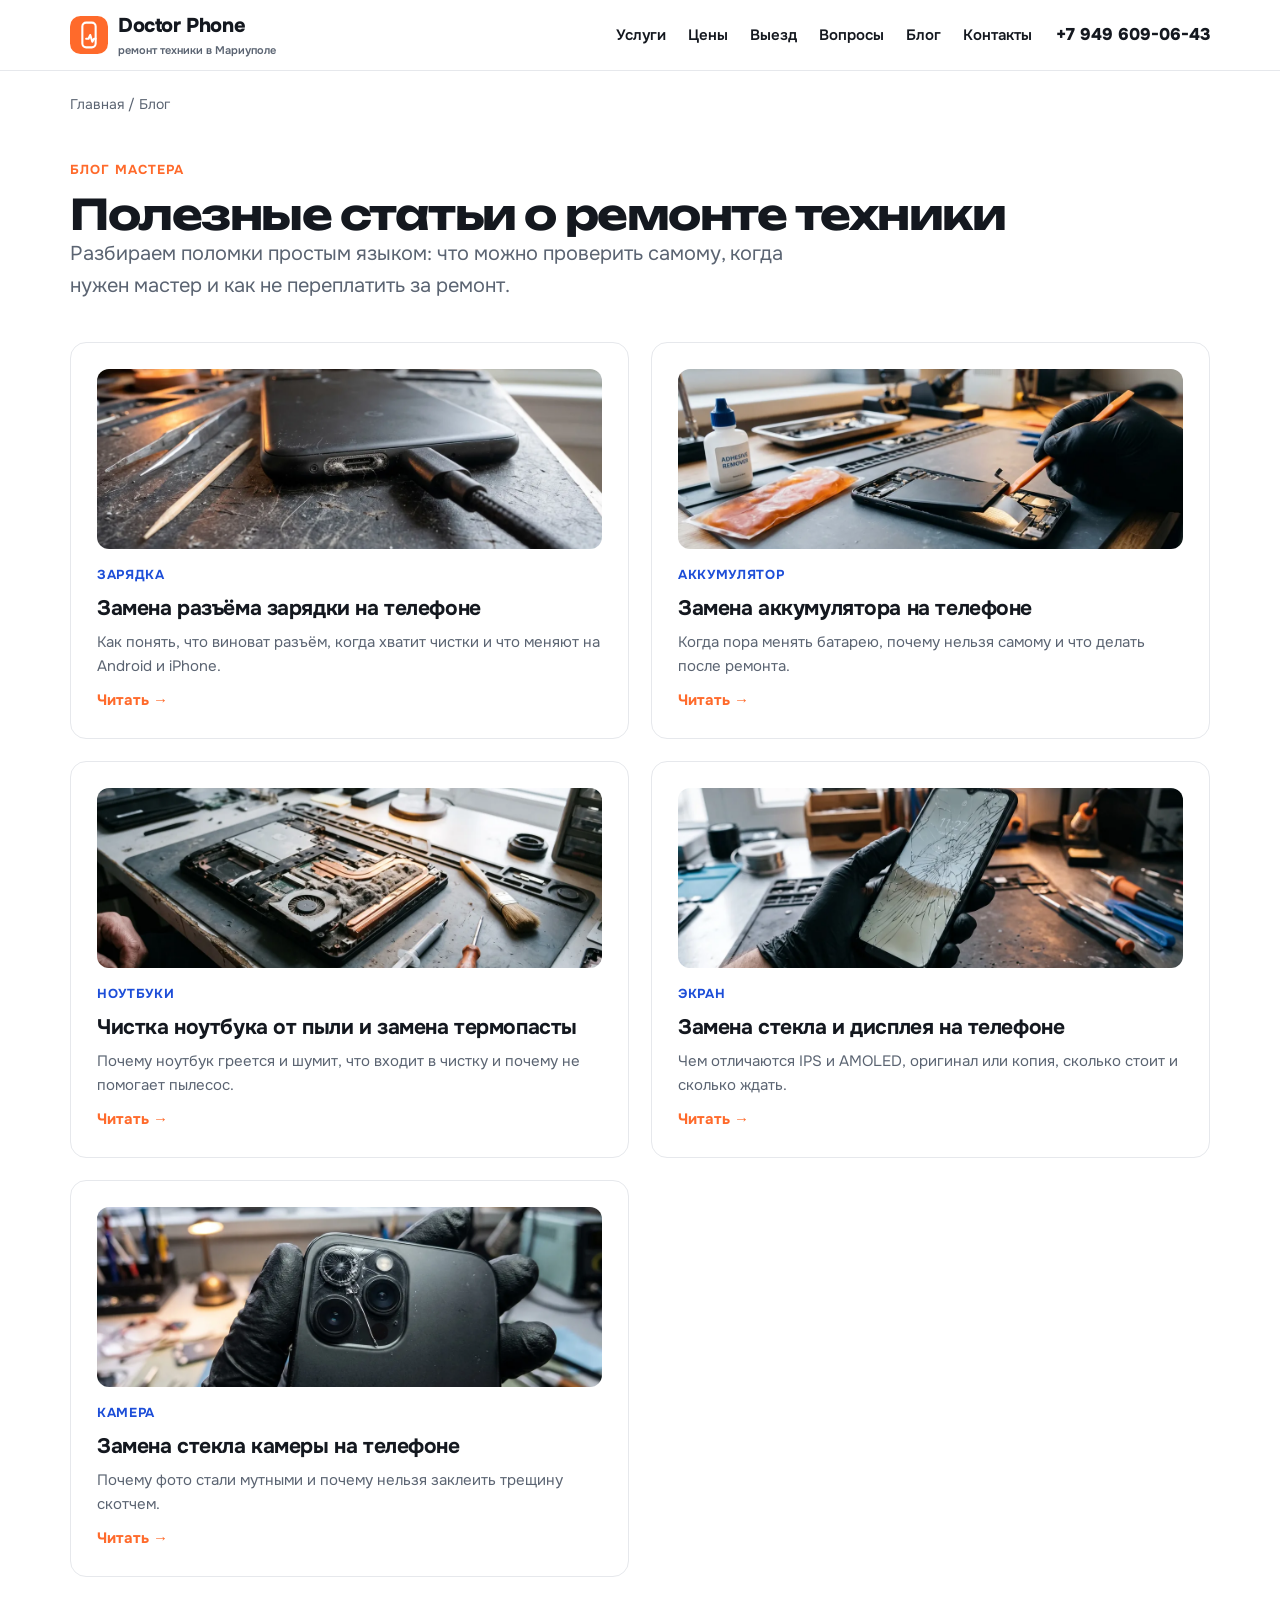
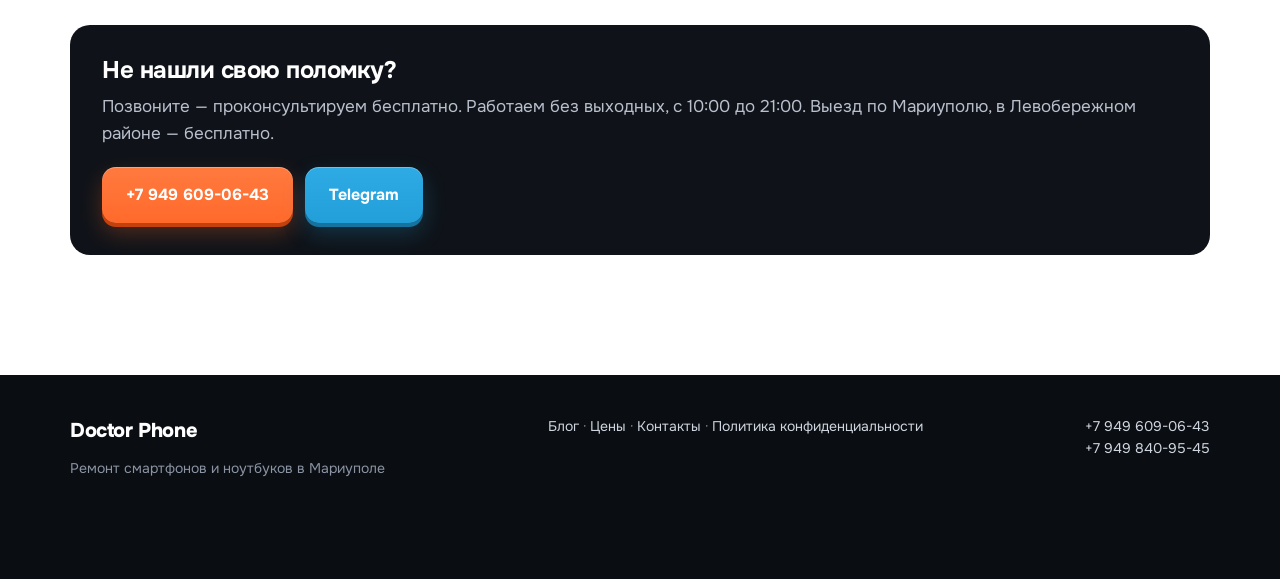
==== commit 6b8f3518: "Часы 10:00–21:00 и адрес мастерской (ТЦ «Гудзон») на сайте Адрес и кнопка «Построить маршрут» в конт" ====
--- a/blog/index.html
+++ b/blog/index.html
@@ -13,8 +13,19 @@
 <meta name="theme-color" content="#ff6a2b">
 <link rel="icon" href="../assets/favicon.svg" type="image/svg+xml">
 <link rel="stylesheet" href="../assets/style.css">
+<!-- Yandex.Metrika counter -->
+<script>
+(function(m,e,t,r,i,k,a){m[i]=m[i]||function(){(m[i].a=m[i].a||[]).push(arguments)};
+m[i].l=1*new Date();
+for (var j = 0; j < document.scripts.length; j++) {if (document.scripts[j].src === r) { return; }}
+k=e.createElement(t),a=e.getElementsByTagName(t)[0],k.async=1,k.src=r,a.parentNode.insertBefore(k,a)})
+(window, document, "script", "https://mc.yandex.ru/metrika/tag.js", "ym");
+ym(114507236, "init", {clickmap:true, trackLinks:true, accurateTrackBounce:true, webvisor:true});
+</script>
+<!-- /Yandex.Metrika counter -->
 </head>
 <body>
+<noscript><div><img src="https://mc.yandex.ru/watch/114507236" style="position:absolute;left:-9999px" alt=""></div></noscript>
 
 <header class="header">
   <div class="container">
@@ -85,7 +96,7 @@
 
     <div class="cta-box" style="margin-top:48px">
       <h3>Не нашли свою поломку?</h3>
-      <p>Позвоните — проконсультируем бесплатно. Работаем без выходных, с 10:00 до 20:00. Выезд по Мариуполю, в Левобережном районе — бесплатно.</p>
+      <p>Позвоните — проконсультируем бесплатно. Работаем без выходных, с 10:00 до 21:00. Выезд по Мариуполю, в Левобережном районе — бесплатно.</p>
       <div class="hero-btns">
         <a class="btn btn-primary" href="tel:+79496090643">+7 949 609-06-43</a>
         <a class="btn btn-tg" href="https://t.me/remont_telefonov_mariupol" target="_blank" rel="noopener">Telegram</a>
